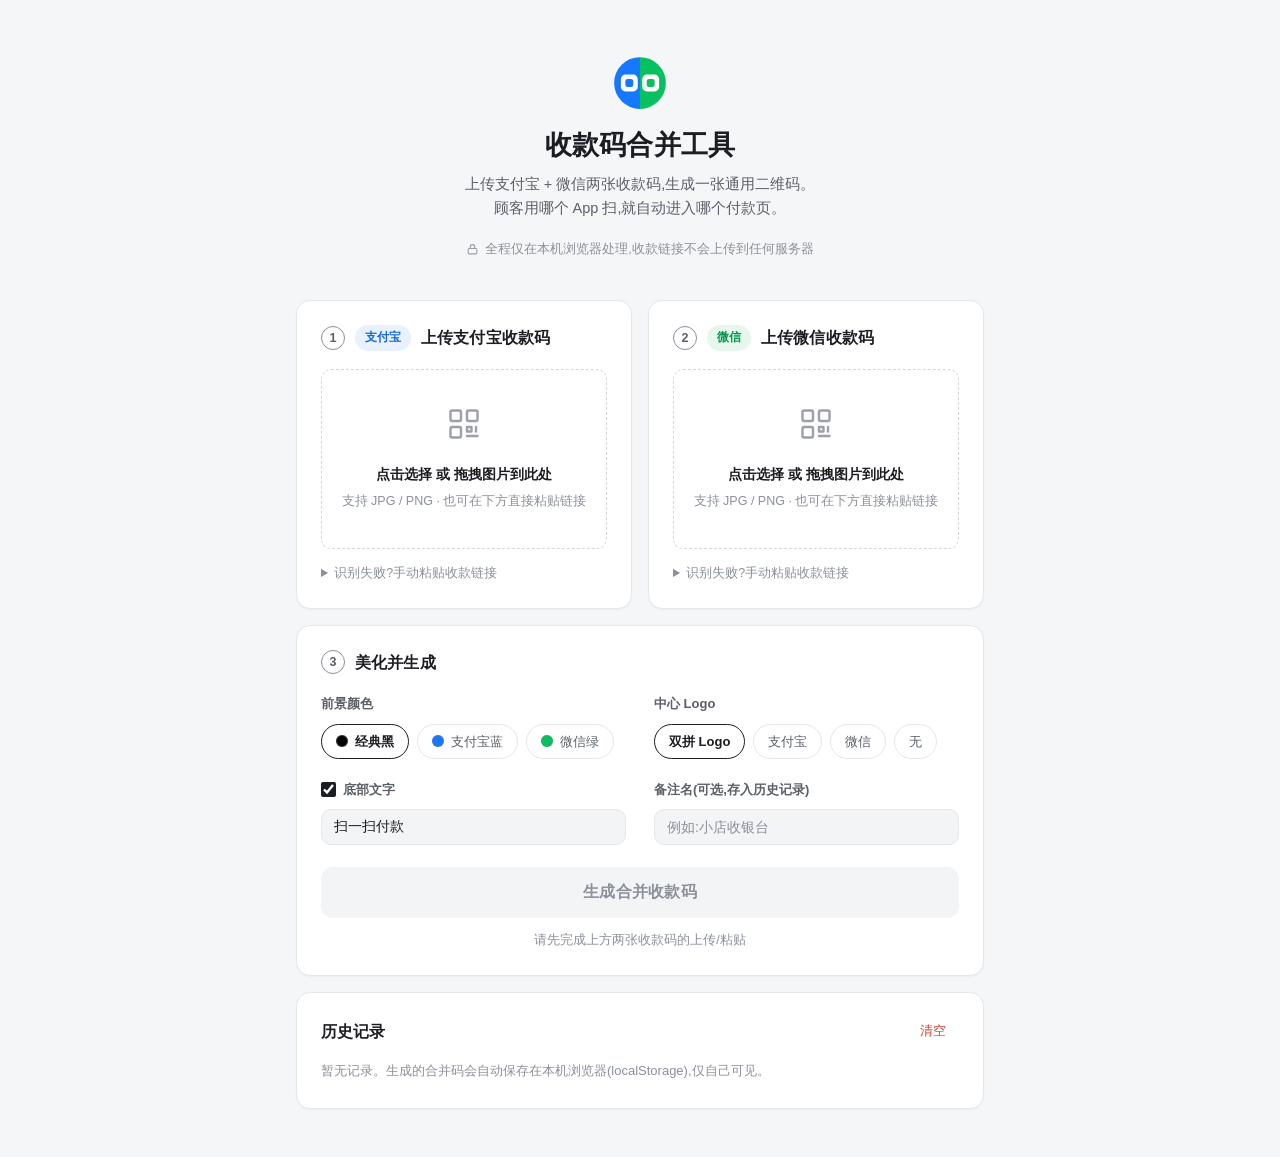
==== index.html @ 219b2bc6 "init: 收款码合并工具(支付宝 + 微信一码收) - 纯静态生成器:上传/粘贴两张收款码 → 合并二维码 → 下载 PNG;pay.html 中转页按扫码环境分流 - 纸墨风格 UI(含暗色模式)" ====
<!DOCTYPE html>
<html lang="zh-CN">
<head>
<meta charset="UTF-8">
<meta name="viewport" content="width=device-width, initial-scale=1, viewport-fit=cover">
<title>收款码合并工具 - 支付宝微信收款码合并成一个二维码,扫码自动跳转付款</title>
<meta name="description" content="将支付宝收款码和微信收款码在线合并成一张通用收款二维码:顾客用哪个 App 扫,就自动进入哪个付款页。纯浏览器本地处理,收款链接不上传任何服务器,免费免注册,支持美化并下载 PNG 打印。">
<meta name="robots" content="index,follow">
<meta name="theme-color" content="#f5f6f8" media="(prefers-color-scheme: light)">
<meta name="theme-color" content="#121317" media="(prefers-color-scheme: dark)">
<meta property="og:type" content="website">
<meta property="og:site_name" content="收款码合并工具">
<meta property="og:title" content="收款码合并工具 - 支付宝微信收款码合并成一个二维码">
<meta property="og:description" content="顾客用哪个 App 扫,就自动进入哪个付款页。纯浏览器本地处理,收款链接不上传。">
<meta property="og:locale" content="zh_CN">
<meta name="twitter:card" content="summary">
<meta name="twitter:title" content="收款码合并工具 - 支付宝微信收款码合并成一个二维码">
<meta name="twitter:description" content="顾客用哪个 App 扫,就自动进入哪个付款页。纯浏览器本地处理,收款链接不上传。">
<script type="application/ld+json">
{
  "@context": "https://schema.org",
  "@type": "WebApplication",
  "name": "收款码合并工具",
  "applicationCategory": "UtilitiesApplication",
  "operatingSystem": "Any",
  "description": "将支付宝收款码和微信收款码合并成一张通用收款二维码,扫码自动识别并跳转对应付款页,纯浏览器本地处理。",
  "offers": { "@type": "Offer", "price": "0", "priceCurrency": "CNY" },
  "featureList": [
    "支付宝与微信收款码合并为一个二维码",
    "扫码自动识别支付宝 / 微信并跳转对应付款页",
    "纯浏览器本地处理,收款链接不上传",
    "前景颜色、中心 Logo、底部文字美化",
    "本地历史记录,可随时重新生成下载"
  ]
}
</script>
<link rel="icon" href="data:image/svg+xml,%3Csvg xmlns='http://www.w3.org/2000/svg' viewBox='0 0 96 96'%3E%3Cpath d='M48 2a46 46 0 0 0 0 92z' fill='%231677ff'/%3E%3Cpath d='M48 2a46 46 0 0 1 0 92z' fill='%2307c160'/%3E%3Crect x='14' y='33' width='30' height='30' rx='8' fill='%23fff'/%3E%3Crect x='52' y='33' width='30' height='30' rx='8' fill='%23fff'/%3E%3Crect x='22' y='41' width='14' height='14' rx='4' fill='%231677ff'/%3E%3Crect x='60' y='41' width='14' height='14' rx='4' fill='%2307c160'/%3E%3C/svg%3E">
<link rel="stylesheet" href="css/style.css">
</head>
<body>

<div class="banner" id="file-banner" hidden>
  当前通过 <code>file://</code> 直接打开,合并码将无法扫码使用。请通过本地服务器访问(见 README:<code>npx http-server</code>)或部署后使用。
</div>

<header class="hero">
  <div class="hero-logo">
    <svg viewBox="0 0 96 96" width="54" height="54" aria-hidden="true">
      <path d="M48 2a46 46 0 0 0 0 92z" fill="#1677ff"/>
      <path d="M48 2a46 46 0 0 1 0 92z" fill="#07c160"/>
      <rect x="14" y="33" width="30" height="30" rx="8" fill="#fff"/>
      <rect x="52" y="33" width="30" height="30" rx="8" fill="#fff"/>
      <rect x="22" y="41" width="14" height="14" rx="4" fill="#1677ff"/>
      <rect x="60" y="41" width="14" height="14" rx="4" fill="#07c160"/>
    </svg>
  </div>
  <h1>收款码合并工具</h1>
  <p class="subtitle">上传支付宝 + 微信两张收款码,生成一张通用二维码。<br>顾客用哪个 App 扫,就自动进入哪个付款页。</p>
  <div class="privacy-note"><svg viewBox="0 0 24 24" width="13" height="13" fill="none" stroke="currentColor" stroke-width="2" stroke-linecap="round" stroke-linejoin="round" aria-hidden="true"><rect x="4" y="10" width="16" height="10" rx="2"/><path d="M8 10V7a4 4 0 0 1 8 0v3"/></svg>全程仅在本机浏览器处理,收款链接不会上传到任何服务器</div>
</header>

<main class="container">

  <!-- 步骤 1&2:上传两张收款码 -->
  <section class="upload-grid">

    <div class="card upload-card accent-alipay" id="card-alipay">
      <div class="card-head">
        <span class="step">1</span>
        <span class="badge badge-alipay">支付宝</span>
        <h2>上传支付宝收款码</h2>
      </div>
      <div class="dropzone" id="drop-alipay">
        <input type="file" id="file-alipay" accept="image/*" hidden>
        <div class="dz-empty" id="empty-alipay">
          <svg viewBox="0 0 24 24" width="36" height="36" fill="none" stroke="currentColor" stroke-width="1.6" stroke-linecap="round" stroke-linejoin="round"><rect x="3" y="3" width="7" height="7" rx="1"/><rect x="14" y="3" width="7" height="7" rx="1"/><rect x="3" y="14" width="7" height="7" rx="1"/><path d="M14 14h3v3h-3zM20 14v3M14 20h7"/></svg>
          <p>点击选择 或 拖拽图片到此处</p>
          <span>支持 JPG / PNG · 也可在下方直接粘贴链接</span>
        </div>
        <div class="dz-loading" id="loading-alipay" hidden>
          <div class="spinner"></div>
          <p>正在识别二维码…</p>
        </div>
        <div class="dz-done" id="done-alipay" hidden>
          <img id="preview-alipay" alt="收款码预览">
          <div class="url-line">
            <span class="type-badge" id="type-alipay"></span>
            <code id="url-alipay" title=""></code>
          </div>
          <button type="button" class="btn btn-small" id="reset-alipay">重新选择</button>
        </div>
      </div>
      <details class="manual">
        <summary>识别失败?手动粘贴收款链接</summary>
        <div class="manual-row">
          <input type="text" id="manual-alipay" placeholder="https://qr.alipay.com/… 或 alipays://…" spellcheck="false">
          <button type="button" class="btn btn-small" id="manual-ok-alipay">确定</button>
        </div>
      </details>
    </div>

    <div class="card upload-card accent-wechat" id="card-wechat">
      <div class="card-head">
        <span class="step">2</span>
        <span class="badge badge-wechat">微信</span>
        <h2>上传微信收款码</h2>
      </div>
      <div class="dropzone" id="drop-wechat">
        <input type="file" id="file-wechat" accept="image/*" hidden>
        <div class="dz-empty" id="empty-wechat">
          <svg viewBox="0 0 24 24" width="36" height="36" fill="none" stroke="currentColor" stroke-width="1.6" stroke-linecap="round" stroke-linejoin="round"><rect x="3" y="3" width="7" height="7" rx="1"/><rect x="14" y="3" width="7" height="7" rx="1"/><rect x="3" y="14" width="7" height="7" rx="1"/><path d="M14 14h3v3h-3zM20 14v3M14 20h7"/></svg>
          <p>点击选择 或 拖拽图片到此处</p>
          <span>支持 JPG / PNG · 也可在下方直接粘贴链接</span>
        </div>
        <div class="dz-loading" id="loading-wechat" hidden>
          <div class="spinner"></div>
          <p>正在识别二维码…</p>
        </div>
        <div class="dz-done" id="done-wechat" hidden>
          <img id="preview-wechat" alt="收款码预览">
          <div class="url-line">
            <span class="type-badge" id="type-wechat"></span>
            <code id="url-wechat" title=""></code>
          </div>
          <button type="button" class="btn btn-small" id="reset-wechat">重新选择</button>
        </div>
      </div>
      <details class="manual">
        <summary>识别失败?手动粘贴收款链接</summary>
        <div class="manual-row">
          <input type="text" id="manual-wechat" placeholder="wxp://f2f… 或 https://wx.tenpay.com/…" spellcheck="false">
          <button type="button" class="btn btn-small" id="manual-ok-wechat">确定</button>
        </div>
      </details>
    </div>

  </section>

  <!-- 步骤 3:美化 + 生成 -->
  <section class="card options-card">
    <div class="card-head">
      <span class="step">3</span>
      <h2>美化并生成</h2>
    </div>

    <div class="opt-grid">
      <div class="opt-group">
        <label class="opt-label">前景颜色</label>
        <div class="radio-pills" id="opt-fg">
          <label class="pill"><input type="radio" name="fg" value="#000000" checked><span><i class="swatch" style="background:#000000"></i>经典黑</span></label>
          <label class="pill"><input type="radio" name="fg" value="#1677ff"><span><i class="swatch" style="background:#1677ff"></i>支付宝蓝</span></label>
          <label class="pill"><input type="radio" name="fg" value="#07c160"><span><i class="swatch" style="background:#07c160"></i>微信绿</span></label>
        </div>
      </div>

      <div class="opt-group">
        <label class="opt-label">中心 Logo</label>
        <div class="radio-pills" id="opt-logo">
          <label class="pill"><input type="radio" name="logo" value="combined" checked><span>双拼 Logo</span></label>
          <label class="pill"><input type="radio" name="logo" value="alipay"><span>支付宝</span></label>
          <label class="pill"><input type="radio" name="logo" value="wechat"><span>微信</span></label>
          <label class="pill"><input type="radio" name="logo" value="none"><span>无</span></label>
        </div>
      </div>

      <div class="opt-group">
        <label class="opt-label check-line">
          <input type="checkbox" id="opt-caption-on" checked> 底部文字
        </label>
        <input type="text" id="opt-caption-text" class="text-input" value="扫一扫付款" maxlength="20" placeholder="例如:扫一扫付款">
      </div>

      <div class="opt-group">
        <label class="opt-label" for="gen-name">备注名(可选,存入历史记录)</label>
        <input type="text" id="gen-name" class="text-input" maxlength="30" placeholder="例如:小店收银台">
      </div>
    </div>

    <button type="button" id="btn-generate" class="btn btn-primary btn-lg" disabled>生成合并收款码</button>
    <p class="hint" id="gen-hint">请先完成上方两张收款码的上传/粘贴</p>
  </section>

  <!-- 生成结果 -->
  <section class="card result-card" id="result-card" hidden>
    <h2 class="result-title"><svg class="title-check" viewBox="0 0 24 24" width="19" height="19" fill="none" stroke="currentColor" stroke-linecap="round" stroke-linejoin="round" aria-hidden="true"><circle cx="12" cy="12" r="9.5" stroke-width="1.6" opacity=".4"/><path d="M8 12.4l2.7 2.6L16 9.6" stroke-width="2.2"/></svg>生成成功</h2>
    <div class="result-body">
      <div class="result-qr">
        <img id="result-img" alt="合并收款码">
      </div>
      <div class="result-side">
        <p class="result-name" id="result-name"></p>
        <p class="result-tip">建议用支付宝、微信分别扫码实测一次</p>
        <button type="button" class="btn btn-primary" id="btn-download">下载 PNG</button>
        <button type="button" class="btn" id="btn-copy-url">复制扫码链接</button>
        <p class="warn" id="result-warn" hidden></p>
      </div>
    </div>
  </section>

  <!-- 历史记录 -->
  <section class="card history-card">
    <div class="history-head">
      <h2>历史记录</h2>
      <button type="button" class="btn btn-small btn-danger-ghost" id="btn-clear-history" hidden>清空</button>
    </div>
    <p class="empty-tip" id="history-empty">暂无记录。生成的合并码会自动保存在本机浏览器(localStorage),仅自己可见。</p>
    <ul class="history-list" id="history-list"></ul>
  </section>

</main>

<div class="toast" id="toast" hidden></div>

<script src="js/vendor/jsQR.js"></script>
<script src="js/vendor/qrcode.min.js"></script>
<script src="js/decode.js"></script>
<script src="js/beautify.js"></script>
<script src="js/store.js"></script>
<script src="js/app.js"></script>
</body>
</html>
---- css/style.css ----
/* ============================================================
   收款码合并工具 — 样式表
   设计:纸墨基调,支付宝蓝 / 微信绿仅作渠道语义色。
   无渐变、无重阴影,层级靠字重、留白与发丝线。
   ============================================================ */

/* ============ 设计令牌 ============ */
:root {
  color-scheme: light dark;

  /* 渠道色 —— 页面唯一的高饱和色,只用于语义标记 */
  --alipay: #1677ff;
  --alipay-ink: #1668dc;
  --alipay-tint: #e9f1fe;
  --wechat: #07c160;
  --wechat-ink: #06964b;
  --wechat-tint: #e7f7ee;

  /* 纸与墨 */
  --bg: #f5f6f8;
  --surface: #ffffff;
  --paper: #f3f4f6; /* 输入框、代码块等凹陷区域 */
  --ink: #1c1d22;
  --ink-2: #5a5f68;
  --ink-3: #8b9099;
  --hairline: #e5e7eb;
  --hairline-strong: #d4d8de;

  /* 动作 */
  --primary-bg: #1c1d22;
  --primary-bg-hover: #34363d;
  --primary-ink: #ffffff;
  --focus: #1677ff;
  --focus-ring: rgba(22, 119, 255, .14);

  /* 状态 */
  --warn-bg: #fbf3de;
  --warn-ink: #7a5f14;
  --danger: #c2453d;
  --danger-tint: rgba(194, 69, 61, .08);

  /* 形状 */
  --radius-card: 14px;
  --radius-control: 10px;
  --shadow-card: 0 1px 2px rgba(28, 29, 34, .04);
  --shadow-pop: 0 8px 28px rgba(16, 24, 40, .18);
}

@media (prefers-color-scheme: dark) {
  :root {
    --alipay-ink: #7db4ff;
    --alipay-tint: #15283f;
    --wechat-ink: #5edc9d;
    --wechat-tint: #0f2c1e;

    --bg: #121317;
    --surface: #191b20;
    --paper: #202228;
    --ink: #e8e9ec;
    --ink-2: #a2a7b0;
    --ink-3: #7a808a;
    --hairline: #282b31;
    --hairline-strong: #3a3e46;

    --primary-bg: #e8e9ec;
    --primary-bg-hover: #ffffff;
    --primary-ink: #141519;
    --focus: #4c9aff;
    --focus-ring: rgba(76, 154, 255, .18);

    --warn-bg: #2e2611;
    --warn-ink: #e0c373;
    --danger: #ee7c74;
    --danger-tint: rgba(238, 124, 116, .1);

    --shadow-card: none;
    --shadow-pop: 0 8px 28px rgba(0, 0, 0, .5);
  }
}

* { margin: 0; padding: 0; box-sizing: border-box; }

body {
  font-family: -apple-system, BlinkMacSystemFont, "Segoe UI", "PingFang SC", "Microsoft YaHei", sans-serif;
  background: var(--bg);
  color: var(--ink);
  line-height: 1.65;
  min-height: 100vh;
  -webkit-font-smoothing: antialiased;
}

code { font-family: ui-monospace, "SF Mono", Consolas, monospace; }

::selection { background: rgba(22, 119, 255, .18); }

:focus-visible { outline: 2px solid var(--focus); outline-offset: 2px; }

@media (prefers-reduced-motion: reduce) {
  *, *::before, *::after {
    animation-duration: .01ms !important;
    animation-iteration-count: 1 !important;
    transition-duration: .01ms !important;
  }
  /* 加载指示属于必要反馈:保留旋转但放慢 */
  .spinner { animation: spin 2.4s linear infinite !important; }
}

/* ============ 顶部警示条 ============ */
.banner {
  background: var(--warn-bg);
  color: var(--warn-ink);
  border-bottom: 1px solid rgba(127, 127, 127, .25);
  padding: 10px 16px;
  font-size: 13px;
  line-height: 1.6;
  text-align: center;
}
.banner code {
  background: rgba(127, 127, 127, .14);
  padding: 1px 6px;
  border-radius: 5px;
  font-size: 12px;
}

/* ============ 页首 ============ */
.hero { text-align: center; padding: 56px 20px 36px; }
.hero-logo { display: flex; justify-content: center; margin-bottom: 18px; }
.hero-logo svg { width: 54px; height: 54px; display: block; }
.hero h1 { font-size: 27px; font-weight: 700; letter-spacing: .01em; line-height: 1.3; }
.hero .subtitle { color: var(--ink-2); font-size: 14.5px; margin-top: 10px; }
.privacy-note {
  display: inline-flex;
  align-items: center;
  gap: 6px;
  margin-top: 18px;
  font-size: 12.5px;
  color: var(--ink-3);
}
.privacy-note svg { flex: none; opacity: .85; }

/* ============ 布局 ============ */
.container {
  max-width: 720px;
  margin: 0 auto;
  padding: 0 16px 48px;
  display: flex;
  flex-direction: column;
  gap: 16px;
}

.card {
  background: var(--surface);
  border: 1px solid var(--hairline);
  border-radius: var(--radius-card);
  box-shadow: var(--shadow-card);
  padding: 24px;
}

.card-head {
  display: flex;
  align-items: center;
  gap: 10px;
  margin-bottom: 18px;
  flex-wrap: wrap;
}
.card-head h2 { font-size: 15.5px; font-weight: 600; letter-spacing: .01em; }

.step {
  width: 24px; height: 24px;
  border-radius: 50%;
  border: 1.5px solid var(--ink-3);
  color: var(--ink-2);
  font-size: 12.5px;
  font-weight: 600;
  display: inline-flex;
  align-items: center;
  justify-content: center;
  flex: none;
}

.badge {
  font-size: 12px;
  font-weight: 600;
  padding: 3px 10px;
  border-radius: 999px;
}
.badge-alipay { background: var(--alipay-tint); color: var(--alipay-ink); }
.badge-wechat { background: var(--wechat-tint); color: var(--wechat-ink); }

/* ============ 上传卡片 ============ */
.upload-grid {
  display: grid;
  grid-template-columns: 1fr 1fr;
  gap: 16px;
}
@media (max-width: 720px) {
  .upload-grid { grid-template-columns: 1fr; }
}

.dropzone {
  border: 1.5px dashed var(--hairline-strong);
  border-radius: var(--radius-control);
  background: var(--surface);
  min-height: 180px;
  display: flex;
  align-items: center;
  justify-content: center;
  cursor: pointer;
  transition: border-color .15s, background .15s;
}
.dropzone:hover { border-color: var(--ink-3); }
.accent-alipay .dropzone.dragover { border-color: var(--alipay); background: var(--alipay-tint); }
.accent-wechat .dropzone.dragover { border-color: var(--wechat); background: var(--wechat-tint); }

.dz-empty {
  text-align: center;
  padding: 24px 16px;
  pointer-events: none;
}
.dz-empty svg { color: var(--ink-3); margin-bottom: 12px; opacity: .85; }
.dz-empty p { font-size: 14px; font-weight: 600; color: var(--ink); }
.dz-empty span { font-size: 12.5px; color: var(--ink-3); display: block; margin-top: 5px; }

.dz-loading { text-align: center; pointer-events: none; }
.dz-loading p { font-size: 13px; color: var(--ink-2); margin-top: 10px; }

.spinner {
  width: 34px; height: 34px;
  border: 3px solid var(--hairline);
  border-top-color: var(--alipay);
  border-radius: 50%;
  margin: 0 auto;
  animation: spin .8s linear infinite;
}
.accent-wechat .spinner { border-top-color: var(--wechat); }
@keyframes spin { to { transform: rotate(360deg); } }

.dz-done {
  text-align: center;
  padding: 18px 16px;
  width: 100%;
}
.dz-done img {
  max-width: 124px;
  max-height: 124px;
  border-radius: 10px;
  border: 1px solid var(--hairline);
  background: #fff;
}
.url-line { margin: 12px 0; text-align: left; }
.url-line code {
  display: block;
  font-size: 11.5px;
  line-height: 1.6;
  color: var(--ink-2);
  background: var(--paper);
  border: 1px solid var(--hairline);
  border-radius: 8px;
  padding: 7px 10px;
  margin-top: 8px;
  word-break: break-all;
  max-height: 68px;
  overflow: hidden;
}
.type-badge {
  font-size: 12px;
  font-weight: 600;
  padding: 2px 9px;
  border-radius: 999px;
}
.type-badge.ok { background: var(--wechat-tint); color: var(--wechat-ink); }
.type-badge.warn { background: var(--warn-bg); color: var(--warn-ink); }

.manual { margin-top: 14px; }
.manual summary {
  font-size: 12.5px;
  color: var(--ink-3);
  cursor: pointer;
  user-select: none;
  transition: color .15s;
}
.manual summary:hover,
.manual[open] summary { color: var(--ink-2); }
.manual-row { display: flex; gap: 8px; margin-top: 10px; }
.manual-row input {
  flex: 1;
  min-width: 0;
  border: 1px solid var(--hairline);
  border-radius: 8px;
  padding: 8px 11px;
  font-size: 12.5px;
  font-family: inherit;
  background: var(--paper);
  color: var(--ink);
  transition: border-color .15s, box-shadow .15s;
}
.manual-row input::placeholder { color: var(--ink-3); }
.manual-row input:focus {
  outline: none;
  border-color: var(--focus);
  box-shadow: 0 0 0 3px var(--focus-ring);
}
.manual-row .btn { padding: 8px 14px; font-size: 12.5px; }

/* ============ 选项区 ============ */
.opt-grid {
  display: grid;
  grid-template-columns: 1fr 1fr;
  gap: 20px 28px;
  margin-bottom: 22px;
}
@media (max-width: 720px) {
  .opt-grid { grid-template-columns: 1fr; }
}
.opt-label {
  display: block;
  font-size: 13px;
  font-weight: 600;
  color: var(--ink-2);
  margin-bottom: 9px;
}
.check-line { display: flex; align-items: center; gap: 7px; cursor: pointer; }
.check-line input { accent-color: var(--ink); width: 15px; height: 15px; }

.radio-pills { display: flex; flex-wrap: wrap; gap: 8px; }
.pill input { position: absolute; opacity: 0; pointer-events: none; }
.pill span {
  display: inline-flex;
  align-items: center;
  gap: 7px;
  border: 1px solid var(--hairline);
  background: var(--surface);
  border-radius: 999px;
  padding: 6px 14px;
  font-size: 13px;
  color: var(--ink-2);
  cursor: pointer;
  transition: border-color .15s, color .15s, background .15s;
  user-select: none;
}
.pill span:hover { border-color: var(--hairline-strong); color: var(--ink); }
.pill input:checked + span {
  border-color: var(--ink);
  background: var(--surface);
  color: var(--ink);
  font-weight: 600;
}
.pill input:focus-visible + span { outline: 2px solid var(--focus); outline-offset: 2px; }
.swatch {
  width: 12px; height: 12px;
  border-radius: 50%;
  display: inline-block;
  box-shadow: inset 0 0 0 1px rgba(127, 127, 127, .45);
}

.text-input {
  width: 100%;
  border: 1px solid var(--hairline);
  border-radius: var(--radius-control);
  padding: 9px 12px;
  font-size: 14px;
  background: var(--paper);
  color: var(--ink);
  font-family: inherit;
  transition: border-color .15s, box-shadow .15s;
}
.text-input::placeholder { color: var(--ink-3); }
.text-input:focus {
  outline: none;
  border-color: var(--focus);
  box-shadow: 0 0 0 3px var(--focus-ring);
}
.text-input:disabled { opacity: .5; cursor: not-allowed; }

/* ============ 按钮 ============ */
.btn {
  display: inline-block;
  border: 1px solid var(--hairline-strong);
  background: var(--surface);
  color: var(--ink);
  border-radius: var(--radius-control);
  padding: 9px 18px;
  font-size: 14px;
  font-weight: 500;
  font-family: inherit;
  cursor: pointer;
  transition: border-color .15s, background .15s, color .15s;
}
.btn:hover { border-color: var(--ink-3); background: var(--paper); }
.btn:active { transform: scale(.985); }
.btn:disabled { opacity: .38; cursor: not-allowed; transform: none; }

.btn-primary {
  background: var(--primary-bg);
  border-color: transparent;
  color: var(--primary-ink);
  font-weight: 600;
}
.btn-primary:hover:not(:disabled) {
  background: var(--primary-bg-hover);
  border-color: transparent;
}
.btn-primary:disabled {
  opacity: 1;
  background: var(--paper);
  color: var(--ink-3);
}

.btn-lg {
  width: 100%;
  padding: 14px;
  font-size: 15.5px;
  border-radius: 12px;
  letter-spacing: .02em;
}
.btn-small { padding: 5px 12px; font-size: 12.5px; border-radius: 8px; }
.btn-small:hover { border-color: var(--hairline-strong); background: var(--paper); }

.btn-danger-ghost {
  color: var(--danger);
  border-color: transparent;
  background: transparent;
}
.btn-danger-ghost:hover {
  border-color: transparent;
  background: var(--danger-tint);
  color: var(--danger);
}

.hint { text-align: center; font-size: 12.5px; color: var(--ink-3); margin-top: 12px; }

/* ============ 结果区 ============ */
@keyframes result-in {
  from { opacity: 0; transform: translateY(8px); }
  to { opacity: 1; transform: none; }
}
.result-card:not([hidden]) { animation: result-in .35s cubic-bezier(.2, .8, .3, 1); }

.result-title {
  display: flex;
  align-items: center;
  justify-content: center;
  gap: 8px;
  font-size: 17px;
  font-weight: 700;
  margin-bottom: 20px;
}
.title-check { color: var(--wechat-ink); flex: none; }

.result-body {
  display: flex;
  gap: 28px;
  align-items: flex-start;
  justify-content: center;
  flex-wrap: wrap;
}
.result-qr {
  background: #fff;
  border: 1px solid var(--hairline);
  border-radius: var(--radius-card);
  padding: 14px;
  line-height: 0;
}
.result-qr img { max-width: 264px; width: 100%; height: auto; }
.result-side {
  display: flex;
  flex-direction: column;
  gap: 12px;
  min-width: 220px;
  max-width: 300px;
}
.result-side .btn { text-align: center; }
.result-name { font-weight: 600; font-size: 14.5px; }
.result-tip { font-size: 12.5px; color: var(--ink-3); }
.warn {
  font-size: 12.5px;
  line-height: 1.7;
  color: var(--warn-ink);
  background: var(--warn-bg);
  border-radius: 10px;
  padding: 10px 12px;
}

/* ============ 历史记录 ============ */
.history-head {
  display: flex;
  align-items: center;
  justify-content: space-between;
  margin-bottom: 14px;
}
.history-head h2 { font-size: 15.5px; font-weight: 600; }
.empty-tip { font-size: 13px; color: var(--ink-3); line-height: 1.7; }

.history-list { list-style: none; margin-top: 2px; }
.hist-item {
  display: flex;
  align-items: center;
  justify-content: space-between;
  gap: 10px 16px;
  padding: 15px 2px;
  border-bottom: 1px solid var(--hairline);
  flex-wrap: wrap;
}
.hist-item:last-child { border-bottom: none; padding-bottom: 2px; }
.hist-main { flex: 1; min-width: 200px; }
.hist-name { font-weight: 600; font-size: 14px; }
.hist-meta {
  font-size: 12.5px;
  color: var(--ink-3);
  margin-top: 4px;
  display: flex;
  align-items: center;
  gap: 7px;
}
.hist-warn { font-size: 12px; color: var(--warn-ink); margin-top: 5px; line-height: 1.6; }
.dot { width: 8px; height: 8px; border-radius: 50%; display: inline-block; }
.dot.a { background: var(--alipay); }
.dot.w { background: var(--wechat); }
.hist-actions { display: flex; gap: 8px; flex-wrap: wrap; }

/* ============ Toast ============ */
.toast {
  position: fixed;
  left: 50%;
  bottom: 32px;
  transform: translateX(-50%);
  background: rgba(24, 26, 31, .92);
  color: #fff;
  font-size: 13.5px;
  padding: 10px 20px;
  border-radius: 999px;
  max-width: min(90vw, 480px);
  text-align: center;
  z-index: 99;
  box-shadow: var(--shadow-pop);
  backdrop-filter: blur(10px);
  -webkit-backdrop-filter: blur(10px);
  animation: toast-in .22s cubic-bezier(.2, .8, .3, 1);
}
@keyframes toast-in {
  from { opacity: 0; transform: translate(-50%, 10px); }
  to { opacity: 1; transform: translate(-50%, 0); }
}
@media (prefers-color-scheme: dark) {
  .toast { background: rgba(232, 233, 236, .94); color: #14151a; }
}

/* ============ 小屏微调 ============ */
@media (max-width: 480px) {
  .hero { padding: 40px 16px 28px; }
  .hero h1 { font-size: 24px; }
  .card { padding: 20px 18px; }
  .result-body { gap: 20px; }
  .result-side { max-width: none; width: 100%; }
}
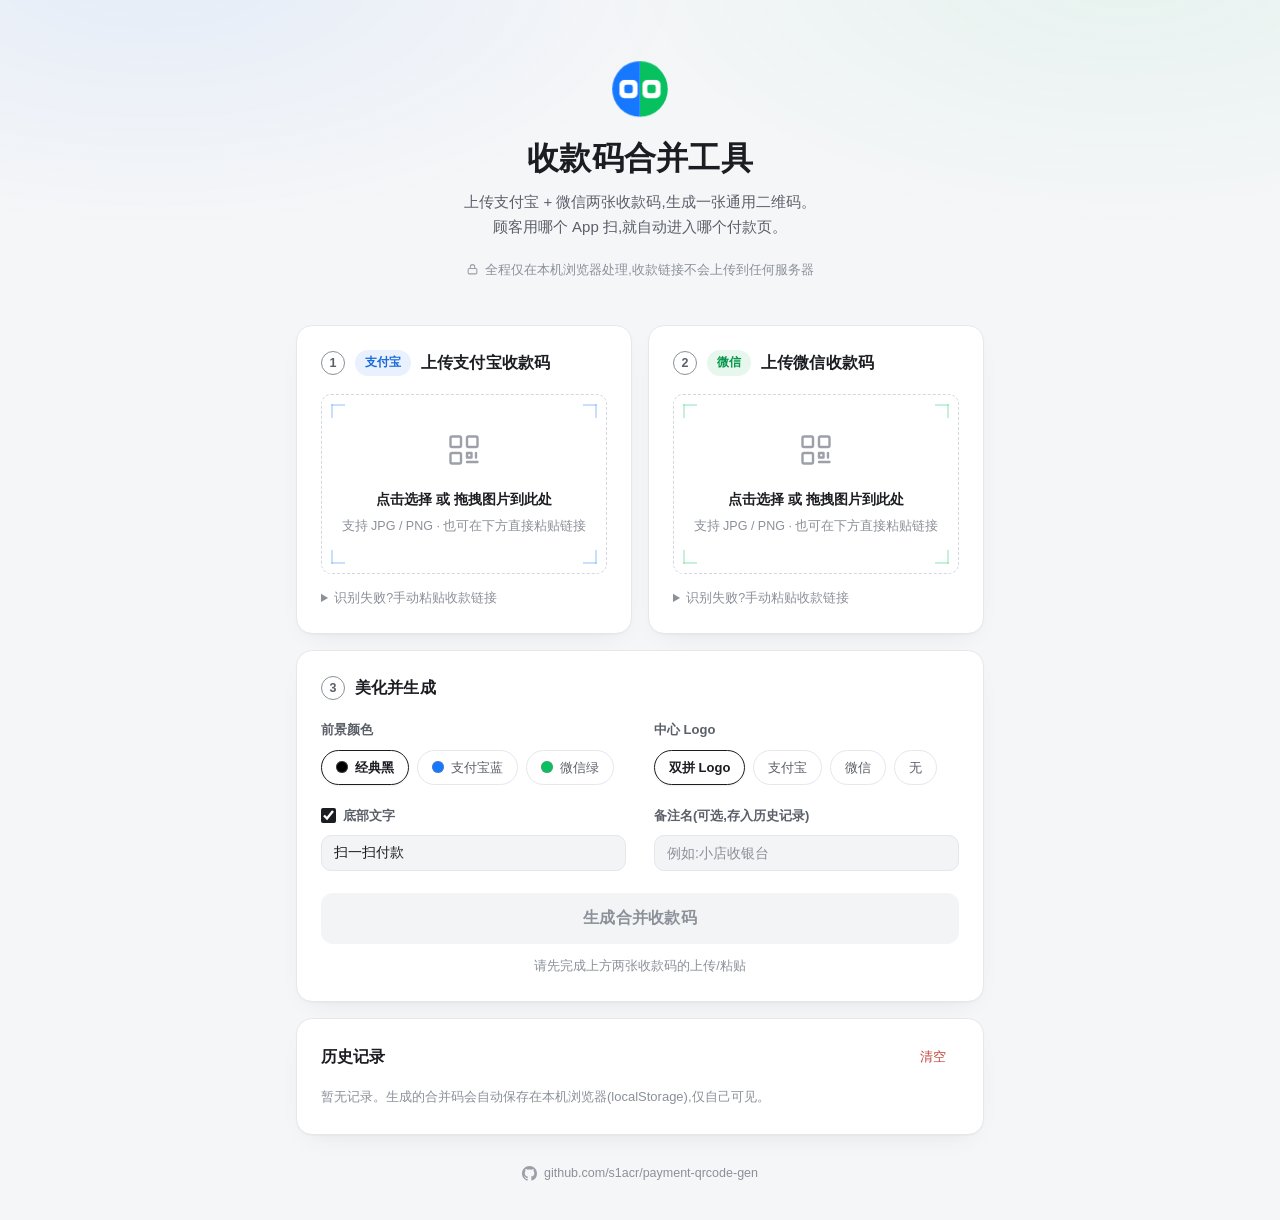
==== commit ba0032cd: "up" ====
--- a/index.html
+++ b/index.html
@@ -23,6 +23,7 @@
   "name": "收款码合并工具",
   "applicationCategory": "UtilitiesApplication",
   "operatingSystem": "Any",
+  "codeRepository": "https://github.com/s1acr/payment-qrcode-gen",
   "description": "将支付宝收款码和微信收款码合并成一张通用收款二维码,扫码自动识别并跳转对应付款页,纯浏览器本地处理。",
   "offers": { "@type": "Offer", "price": "0", "priceCurrency": "CNY" },
   "featureList": [
@@ -45,13 +46,15 @@
 
 <header class="hero">
   <div class="hero-logo">
-    <svg viewBox="0 0 96 96" width="54" height="54" aria-hidden="true">
-      <path d="M48 2a46 46 0 0 0 0 92z" fill="#1677ff"/>
-      <path d="M48 2a46 46 0 0 1 0 92z" fill="#07c160"/>
-      <rect x="14" y="33" width="30" height="30" rx="8" fill="#fff"/>
-      <rect x="52" y="33" width="30" height="30" rx="8" fill="#fff"/>
-      <rect x="22" y="41" width="14" height="14" rx="4" fill="#1677ff"/>
-      <rect x="60" y="41" width="14" height="14" rx="4" fill="#07c160"/>
+    <svg viewBox="0 0 96 96" width="58" height="58" aria-hidden="true">
+      <path class="half-l" d="M48 2a46 46 0 0 0 0 92z" fill="#1677ff"/>
+      <path class="half-r" d="M48 2a46 46 0 0 1 0 92z" fill="#07c160"/>
+      <g class="eyes">
+        <rect x="14" y="33" width="30" height="30" rx="8" fill="#fff"/>
+        <rect x="52" y="33" width="30" height="30" rx="8" fill="#fff"/>
+        <rect x="22" y="41" width="14" height="14" rx="4" fill="#1677ff"/>
+        <rect x="60" y="41" width="14" height="14" rx="4" fill="#07c160"/>
+      </g>
     </svg>
   </div>
   <h1>收款码合并工具</h1>
@@ -208,6 +211,12 @@
   </section>
 
 </main>
+
+<footer class="page-foot">
+  <a href="https://github.com/s1acr/payment-qrcode-gen" target="_blank" rel="noopener noreferrer">
+    <svg viewBox="0 0 16 16" width="15" height="15" fill="currentColor" aria-hidden="true"><path d="M8 0C3.58 0 0 3.58 0 8c0 3.54 2.29 6.53 5.47 7.59.4.07.55-.17.55-.38 0-.19-.01-.82-.01-1.49-2.01.37-2.53-.49-2.69-.94-.09-.23-.48-.94-.82-1.13-.28-.15-.68-.52-.01-.53.63-.01 1.08.58 1.23.82.72 1.21 1.87.87 2.33.66.07-.52.28-.87.51-1.07-1.78-.2-3.64-.89-3.64-3.95 0-.87.31-1.59.82-2.15-.08-.2-.36-1.02.08-2.12 0 0 .67-.21 2.2.82.64-.18 1.32-.27 2-.27s1.36.09 2 .27c1.53-1.04 2.2-.82 2.2-.82.44 1.1.16 1.92.08 2.12.51.56.82 1.27.82 2.15 0 3.07-1.87 3.75-3.65 3.95.29.25.54.73.54 1.48 0 1.07-.01 1.93-.01 2.2 0 .21.15.46.55.38A8.01 8.01 0 0 0 16 8c0-4.42-3.58-8-8-8z"/></svg>github.com/s1acr/payment-qrcode-gen
+  </a>
+</footer>
 
 <div class="toast" id="toast" hidden></div>
 
--- a/css/style.css
+++ b/css/style.css
@@ -1,7 +1,8 @@
 /* ============================================================
    收款码合并工具 — 样式表
-   设计:纸墨基调,支付宝蓝 / 微信绿仅作渠道语义色。
-   无渐变、无重阴影,层级靠字重、留白与发丝线。
+   设计:纸墨基调 + 扫码取景框母题 + 双通道环境光。
+   支付宝蓝 / 微信绿仅作渠道语义色;层级靠字重、留白与发丝线;
+   动效仅一处载入编排 + 响应用户操作的反馈。
    ============================================================ */
 
 /* ============ 设计令牌 ============ */
@@ -39,10 +40,17 @@
   --danger: #c2453d;
   --danger-tint: rgba(194, 69, 61, .08);
 
-  /* 形状 */
-  --radius-card: 14px;
+  /* 质感:环境光、取景框角标、阴影 */
+  --wash-a: rgba(22, 119, 255, .07);
+  --wash-w: rgba(7, 193, 96, .06);
+  --tick-a: rgba(22, 119, 255, .42);
+  --tick-w: rgba(7, 193, 96, .42);
+  --tick-ink: rgba(28, 29, 34, .32);
+  --inset-hi: rgba(255, 255, 255, .65);
+  --radius-card: 16px;
   --radius-control: 10px;
-  --shadow-card: 0 1px 2px rgba(28, 29, 34, .04);
+  --shadow-card: 0 1px 2px rgba(28, 29, 34, .04), 0 10px 28px -14px rgba(28, 29, 34, .10);
+  --shadow-lift: 0 8px 20px -8px rgba(28, 29, 34, .35);
   --shadow-pop: 0 8px 28px rgba(16, 24, 40, .18);
 }
 
@@ -73,7 +81,13 @@
     --danger: #ee7c74;
     --danger-tint: rgba(238, 124, 116, .1);
 
-    --shadow-card: none;
+    --wash-a: rgba(22, 119, 255, .10);
+    --wash-w: rgba(7, 193, 96, .08);
+    --tick-a: rgba(22, 119, 255, .55);
+    --tick-w: rgba(7, 193, 96, .55);
+    --inset-hi: rgba(255, 255, 255, .04);
+    --shadow-card: 0 1px 2px rgba(0, 0, 0, .3), 0 12px 32px -16px rgba(0, 0, 0, .5);
+    --shadow-lift: 0 8px 20px -8px rgba(0, 0, 0, .6);
     --shadow-pop: 0 8px 28px rgba(0, 0, 0, .5);
   }
 }
@@ -87,6 +101,18 @@
   line-height: 1.65;
   min-height: 100vh;
   -webkit-font-smoothing: antialiased;
+}
+
+/* 双通道环境光:左蓝右绿在页首汇合,呼应"两码合一" */
+body::before {
+  content: "";
+  position: fixed;
+  inset: 0;
+  pointer-events: none;
+  z-index: -1;
+  background:
+    radial-gradient(60% 42% at 12% -4%, var(--wash-a), transparent 70%),
+    radial-gradient(60% 42% at 88% -4%, var(--wash-w), transparent 70%);
 }
 
 code { font-family: ui-monospace, "SF Mono", Consolas, monospace; }
@@ -123,26 +149,42 @@
 }
 
 /* ============ 页首 ============ */
-.hero { text-align: center; padding: 56px 20px 36px; }
-.hero-logo { display: flex; justify-content: center; margin-bottom: 18px; }
-.hero-logo svg { width: 54px; height: 54px; display: block; }
-.hero h1 { font-size: 27px; font-weight: 700; letter-spacing: .01em; line-height: 1.3; }
-.hero .subtitle { color: var(--ink-2); font-size: 14.5px; margin-top: 10px; }
+.hero { text-align: center; padding: 60px 20px 40px; }
+.hero-logo { display: flex; justify-content: center; margin-bottom: 20px; }
+.hero-logo svg { width: 58px; height: 58px; display: block; }
+.hero h1 {
+  font-size: 32px;
+  font-weight: 700;
+  line-height: 1.25;
+  letter-spacing: .01em;
+}
+.hero .subtitle { color: var(--ink-2); font-size: 15px; margin-top: 12px; }
 .privacy-note {
   display: inline-flex;
   align-items: center;
   gap: 6px;
-  margin-top: 18px;
+  margin-top: 20px;
   font-size: 12.5px;
   color: var(--ink-3);
 }
 .privacy-note svg { flex: none; opacity: .85; }
+
+/* 唯一一处编排动效:logo 两半滑入合并,文字逐行浮起 */
+@keyframes mark-l { from { transform: translateX(-12px); opacity: 0; } to { transform: none; opacity: 1; } }
+@keyframes mark-r { from { transform: translateX(12px); opacity: 0; } to { transform: none; opacity: 1; } }
+@keyframes rise { from { opacity: 0; transform: translateY(9px); } to { opacity: 1; transform: none; } }
+.hero-logo .half-l { animation: mark-l .55s cubic-bezier(.2, .8, .3, 1) both; }
+.hero-logo .half-r { animation: mark-r .55s cubic-bezier(.2, .8, .3, 1) both; }
+.hero-logo .eyes { animation: rise .45s .22s cubic-bezier(.2, .8, .3, 1) both; }
+.hero h1 { animation: rise .45s .1s cubic-bezier(.2, .8, .3, 1) both; }
+.hero .subtitle { animation: rise .45s .17s cubic-bezier(.2, .8, .3, 1) both; }
+.privacy-note { animation: rise .45s .24s cubic-bezier(.2, .8, .3, 1) both; }
 
 /* ============ 布局 ============ */
 .container {
   max-width: 720px;
   margin: 0 auto;
-  padding: 0 16px 48px;
+  padding: 0 16px 28px;
   display: flex;
   flex-direction: column;
   gap: 16px;
@@ -152,7 +194,7 @@
   background: var(--surface);
   border: 1px solid var(--hairline);
   border-radius: var(--radius-card);
-  box-shadow: var(--shadow-card);
+  box-shadow: var(--shadow-card), inset 0 1px 0 var(--inset-hi);
   padding: 24px;
 }
 
@@ -163,8 +205,9 @@
   margin-bottom: 18px;
   flex-wrap: wrap;
 }
-.card-head h2 { font-size: 15.5px; font-weight: 600; letter-spacing: .01em; }
-
+.card-head h2 { font-size: 16px; font-weight: 600; letter-spacing: .01em; }
+
+/* 步骤圆:完成后填色,序列进度一眼可读 */
 .step {
   width: 24px; height: 24px;
   border-radius: 50%;
@@ -176,7 +219,16 @@
   align-items: center;
   justify-content: center;
   flex: none;
-}
+  transition: background .25s, border-color .25s, color .25s;
+}
+.upload-card.is-done .step,
+.options-card.is-done .step {
+  background: var(--ink);
+  border-color: var(--ink);
+  color: var(--surface);
+}
+.accent-alipay.is-done .step { background: var(--alipay); border-color: var(--alipay); color: #fff; }
+.accent-wechat.is-done .step { background: var(--wechat); border-color: var(--wechat); color: #fff; }
 
 .badge {
   font-size: 12px;
@@ -197,7 +249,12 @@
   .upload-grid { grid-template-columns: 1fr; }
 }
 
+/* 取景框母题:扫码器四角括号,拖拽/悬停时点亮 */
+.accent-alipay .dropzone { --tick: var(--tick-a); }
+.accent-wechat .dropzone { --tick: var(--tick-w); }
+
 .dropzone {
+  position: relative;
   border: 1.5px dashed var(--hairline-strong);
   border-radius: var(--radius-control);
   background: var(--surface);
@@ -208,7 +265,27 @@
   cursor: pointer;
   transition: border-color .15s, background .15s;
 }
+.dropzone::before {
+  content: "";
+  position: absolute;
+  inset: 9px;
+  pointer-events: none;
+  opacity: .55;
+  transition: opacity .15s;
+  background:
+    linear-gradient(var(--tick), var(--tick)) left top / 14px 2px,
+    linear-gradient(var(--tick), var(--tick)) left top / 2px 14px,
+    linear-gradient(var(--tick), var(--tick)) right top / 14px 2px,
+    linear-gradient(var(--tick), var(--tick)) right top / 2px 14px,
+    linear-gradient(var(--tick), var(--tick)) left bottom / 14px 2px,
+    linear-gradient(var(--tick), var(--tick)) left bottom / 2px 14px,
+    linear-gradient(var(--tick), var(--tick)) right bottom / 14px 2px,
+    linear-gradient(var(--tick), var(--tick)) right bottom / 2px 14px;
+  background-repeat: no-repeat;
+}
 .dropzone:hover { border-color: var(--ink-3); }
+.dropzone:hover::before,
+.dropzone.dragover::before { opacity: 1; }
 .accent-alipay .dropzone.dragover { border-color: var(--alipay); background: var(--alipay-tint); }
 .accent-wechat .dropzone.dragover { border-color: var(--wechat); background: var(--wechat-tint); }
 
@@ -335,7 +412,7 @@
   font-size: 13px;
   color: var(--ink-2);
   cursor: pointer;
-  transition: border-color .15s, color .15s, background .15s;
+  transition: border-color .15s, color .15s, background .15s, box-shadow .15s;
   user-select: none;
 }
 .pill span:hover { border-color: var(--hairline-strong); color: var(--ink); }
@@ -344,6 +421,7 @@
   background: var(--surface);
   color: var(--ink);
   font-weight: 600;
+  box-shadow: 0 1px 2px rgba(28, 29, 34, .08);
 }
 .pill input:focus-visible + span { outline: 2px solid var(--focus); outline-offset: 2px; }
 .swatch {
@@ -384,7 +462,7 @@
   font-weight: 500;
   font-family: inherit;
   cursor: pointer;
-  transition: border-color .15s, background .15s, color .15s;
+  transition: border-color .15s, background .15s, color .15s, transform .15s, box-shadow .15s;
 }
 .btn:hover { border-color: var(--ink-3); background: var(--paper); }
 .btn:active { transform: scale(.985); }
@@ -399,7 +477,10 @@
 .btn-primary:hover:not(:disabled) {
   background: var(--primary-bg-hover);
   border-color: transparent;
-}
+  transform: translateY(-1px);
+  box-shadow: var(--shadow-lift);
+}
+.btn-primary:active:not(:disabled) { transform: none; box-shadow: none; }
 .btn-primary:disabled {
   opacity: 1;
   background: var(--paper);
@@ -429,10 +510,16 @@
 
 .hint { text-align: center; font-size: 12.5px; color: var(--ink-3); margin-top: 12px; }
 
-/* ============ 结果区 ============ */
+/* ============ 结果区:双通道微光底 + 打印框 ============ */
 @keyframes result-in {
   from { opacity: 0; transform: translateY(8px); }
   to { opacity: 1; transform: none; }
+}
+.result-card {
+  background:
+    radial-gradient(120% 70% at 50% 0%, var(--wash-a), transparent 62%),
+    radial-gradient(120% 70% at 50% 100%, var(--wash-w), transparent 62%),
+    var(--surface);
 }
 .result-card:not([hidden]) { animation: result-in .35s cubic-bezier(.2, .8, .3, 1); }
 
@@ -455,11 +542,30 @@
   flex-wrap: wrap;
 }
 .result-qr {
+  position: relative;
   background: #fff;
   border: 1px solid var(--hairline);
   border-radius: var(--radius-card);
-  padding: 14px;
+  padding: 16px;
   line-height: 0;
+}
+/* 成品同样套取景框,与上传区母题呼应 */
+.result-qr::before {
+  content: "";
+  position: absolute;
+  inset: 8px;
+  pointer-events: none;
+  opacity: .8;
+  background:
+    linear-gradient(var(--tick-ink), var(--tick-ink)) left top / 14px 2px,
+    linear-gradient(var(--tick-ink), var(--tick-ink)) left top / 2px 14px,
+    linear-gradient(var(--tick-ink), var(--tick-ink)) right top / 14px 2px,
+    linear-gradient(var(--tick-ink), var(--tick-ink)) right top / 2px 14px,
+    linear-gradient(var(--tick-ink), var(--tick-ink)) left bottom / 14px 2px,
+    linear-gradient(var(--tick-ink), var(--tick-ink)) left bottom / 2px 14px,
+    linear-gradient(var(--tick-ink), var(--tick-ink)) right bottom / 14px 2px,
+    linear-gradient(var(--tick-ink), var(--tick-ink)) right bottom / 2px 14px;
+  background-repeat: no-repeat;
 }
 .result-qr img { max-width: 264px; width: 100%; height: auto; }
 .result-side {
@@ -488,7 +594,7 @@
   justify-content: space-between;
   margin-bottom: 14px;
 }
-.history-head h2 { font-size: 15.5px; font-weight: 600; }
+.history-head h2 { font-size: 16px; font-weight: 600; }
 .empty-tip { font-size: 13px; color: var(--ink-3); line-height: 1.7; }
 
 .history-list { list-style: none; margin-top: 2px; }
@@ -517,6 +623,28 @@
 .dot.a { background: var(--alipay); }
 .dot.w { background: var(--wechat); }
 .hist-actions { display: flex; gap: 8px; flex-wrap: wrap; }
+
+/* ============ 项目链接 ============ */
+.page-foot {
+  display: flex;
+  justify-content: center;
+  padding: 0 20px 36px;
+}
+.page-foot a {
+  display: inline-flex;
+  align-items: center;
+  gap: 7px;
+  color: var(--ink-3);
+  font-size: 12.5px;
+  text-decoration: none;
+  transition: color .15s;
+}
+.page-foot a:hover {
+  color: var(--ink-2);
+  text-decoration: underline;
+  text-underline-offset: 3px;
+}
+.page-foot svg { flex: none; opacity: .85; }
 
 /* ============ Toast ============ */
 .toast {
@@ -547,8 +675,8 @@
 
 /* ============ 小屏微调 ============ */
 @media (max-width: 480px) {
-  .hero { padding: 40px 16px 28px; }
-  .hero h1 { font-size: 24px; }
+  .hero { padding: 44px 16px 30px; }
+  .hero h1 { font-size: 26px; }
   .card { padding: 20px 18px; }
   .result-body { gap: 20px; }
   .result-side { max-width: none; width: 100%; }
